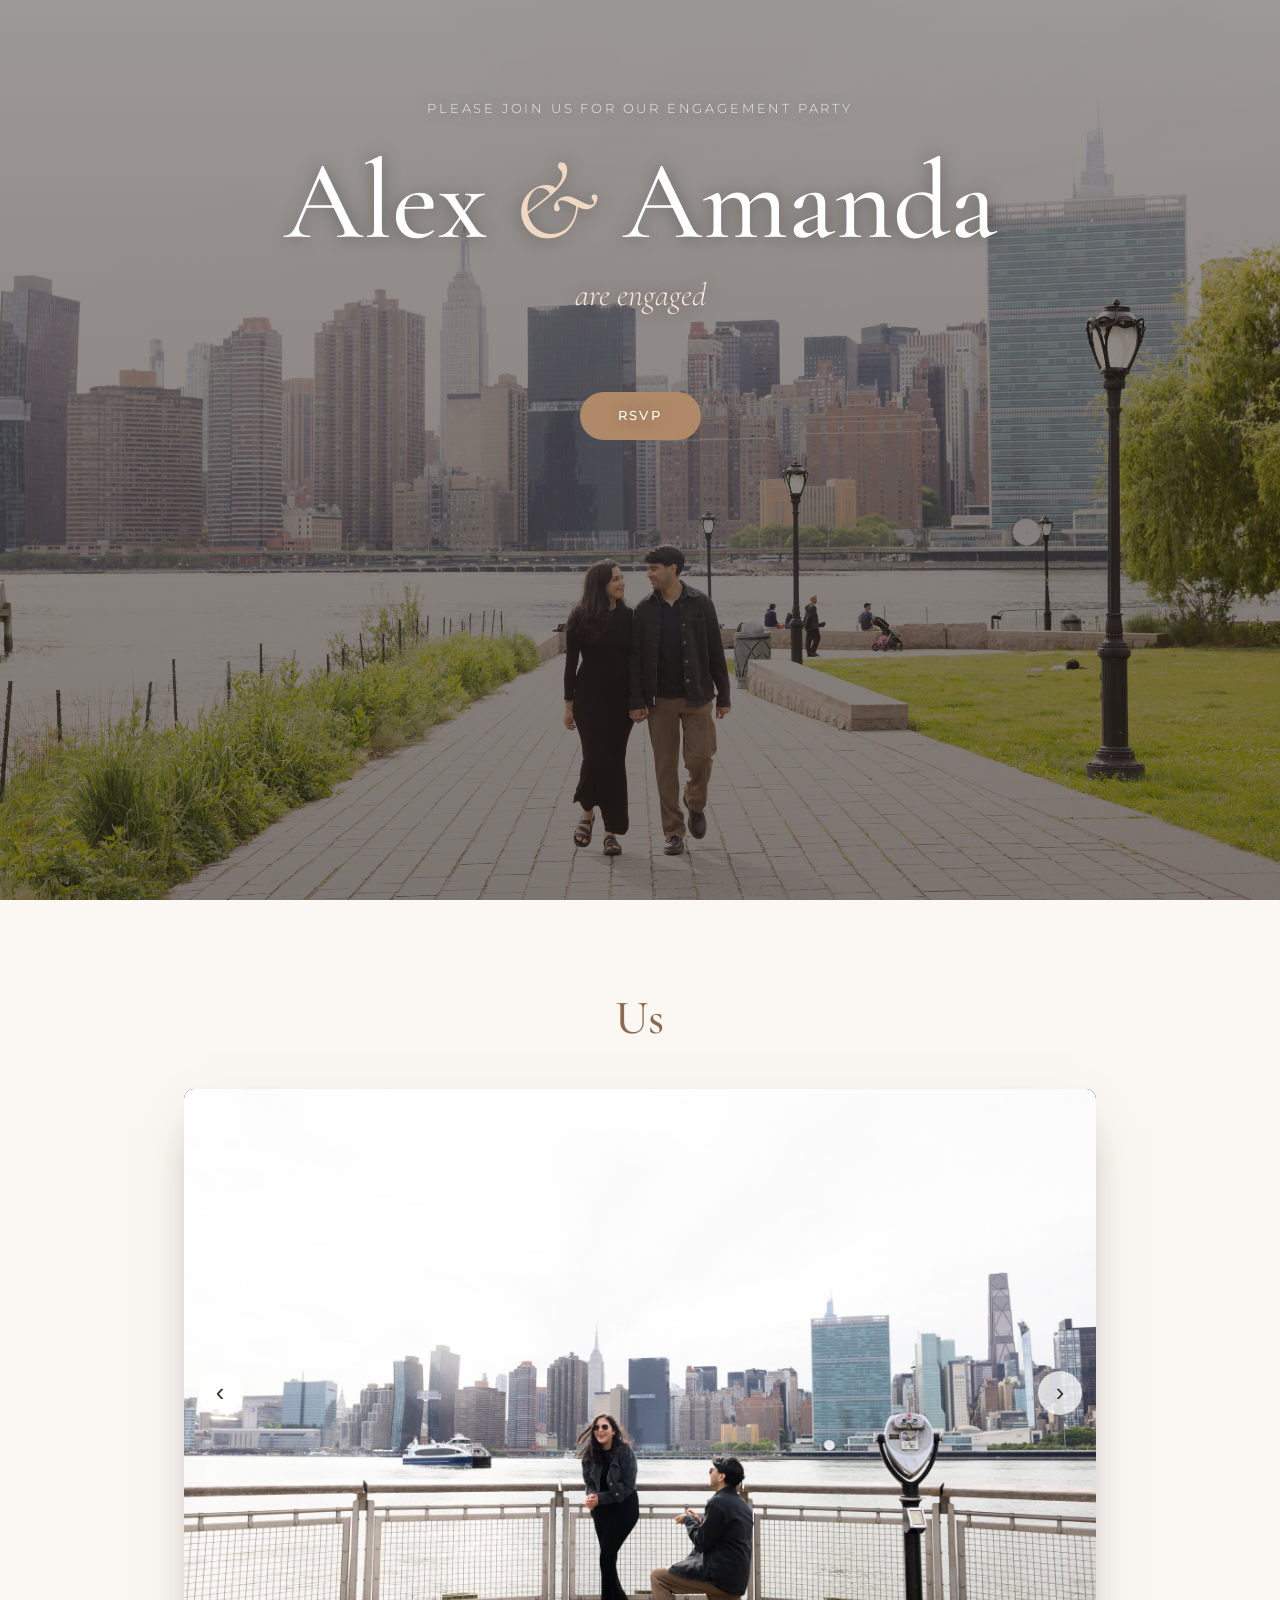
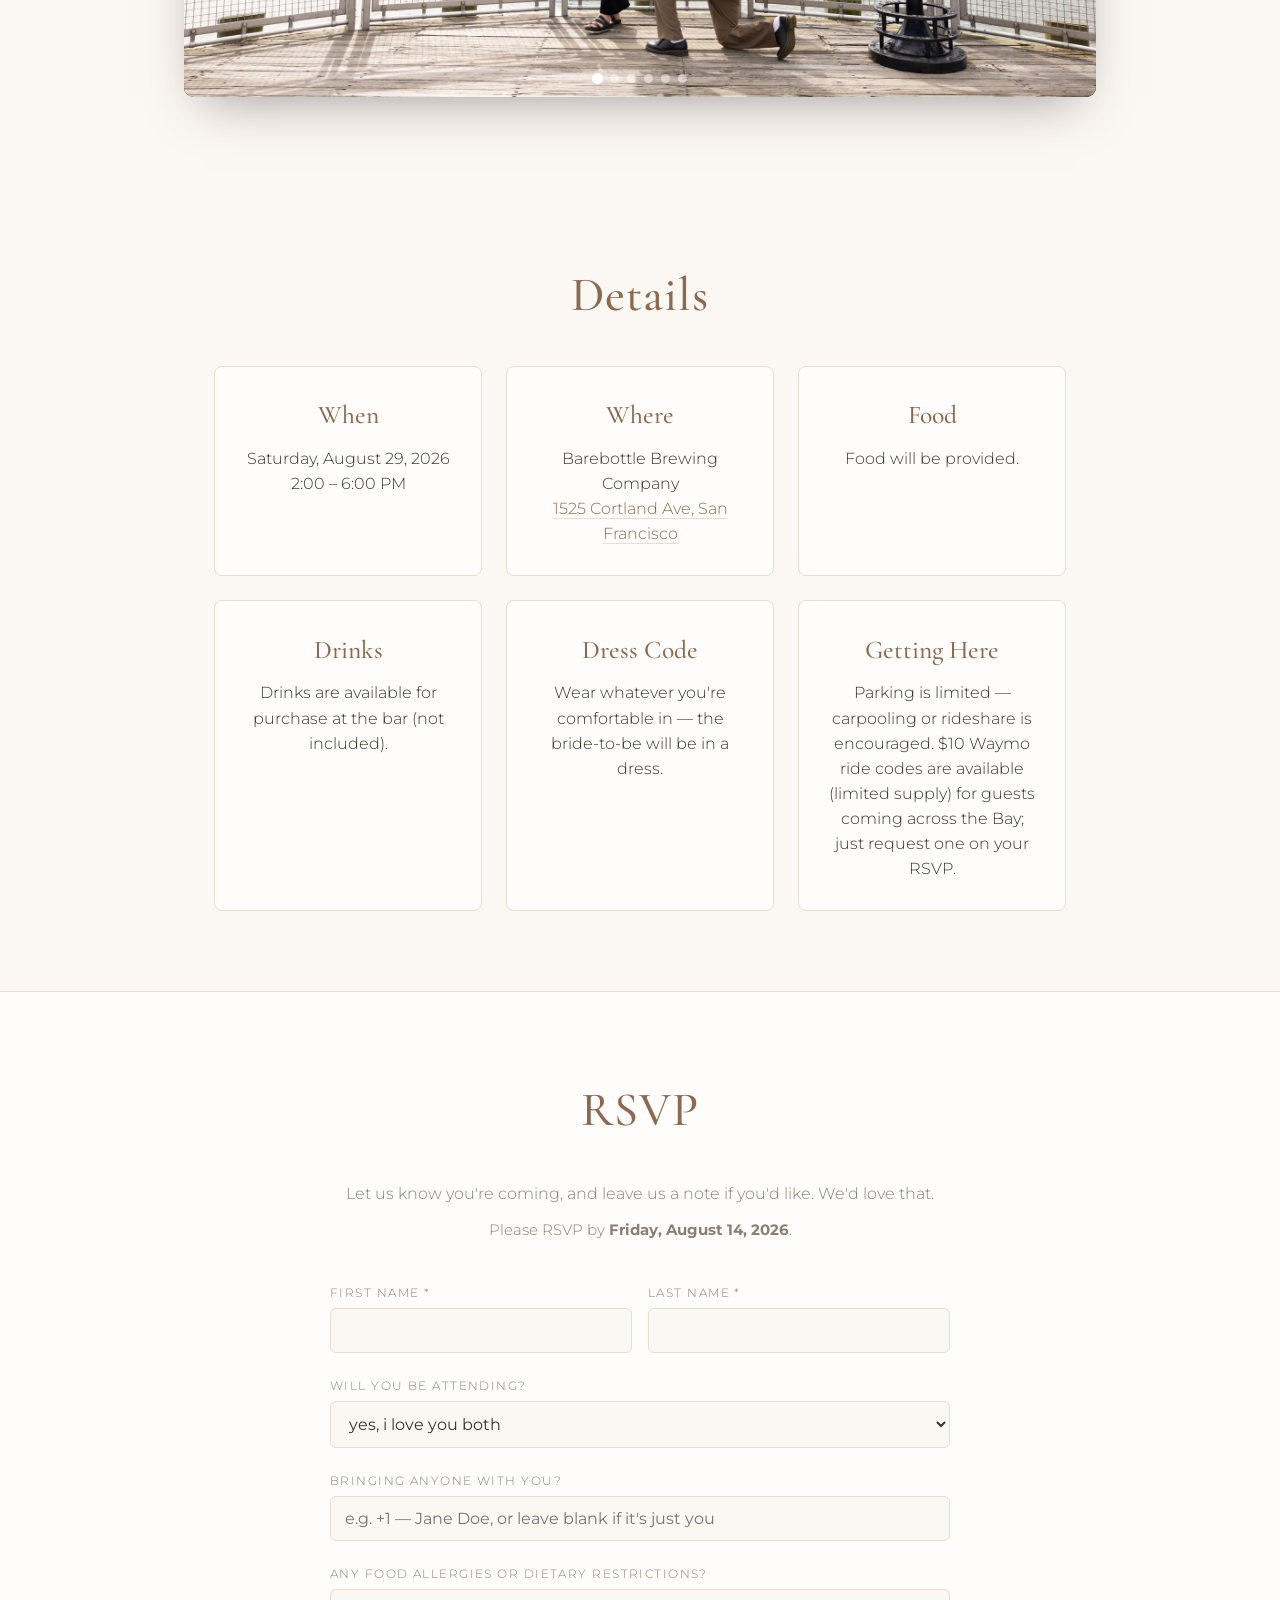
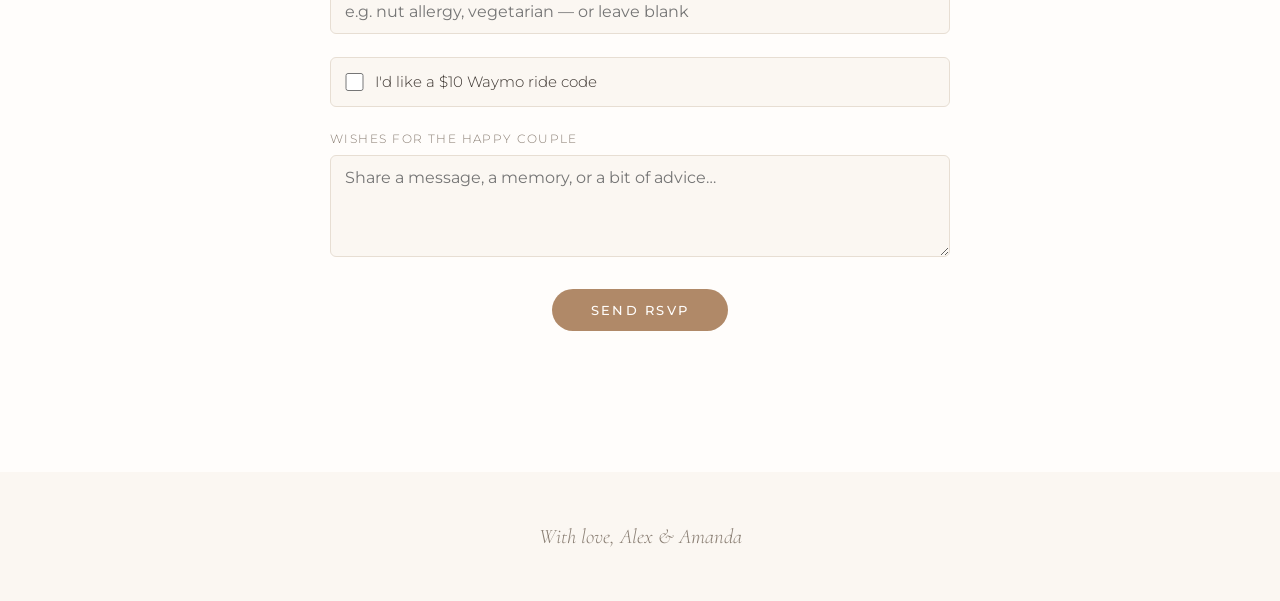
==== index.html @ fd2c8ab9 "Don't let one missing column break the controls page getSwitches asked for named columns, so games_l" ====
<!DOCTYPE html>
<html lang="en">
<head>
  <meta charset="UTF-8" />
  <meta name="viewport" content="width=device-width, initial-scale=1.0" />
  <title>Alex &amp; Amanda — Engagement Party</title>
  <link rel="preconnect" href="https://fonts.googleapis.com" />
  <link rel="preconnect" href="https://fonts.gstatic.com" crossorigin />
  <link href="https://fonts.googleapis.com/css2?family=Cormorant+Garamond:ital,wght@0,400;0,500;1,400&family=Montserrat:wght@300;400;500&display=swap" rel="stylesheet" />
  <link rel="stylesheet" href="styles.css?v=2" />
</head>
<body>

  <!-- ===== HERO ===== -->
  <header class="hero">
    <div class="hero__inner">
      <p class="hero__eyebrow">Please join us for our engagement party</p>
      <h1 class="hero__names">Alex <span>&amp;</span> Amanda</h1>
      <p class="hero__tagline">are engaged</p>
      <a class="btn hero__cta" href="#rsvp">RSVP</a>
    </div>
  </header>

  <!-- ===== PHOTO GALLERY ===== -->
  <section class="gallery" id="gallery">
    <h2 class="section-title">Us</h2>
    <div class="slideshow" id="slideshow">
      <div class="slides" id="slides"><!-- slides injected by gallery.js --></div>
      <button class="slide-nav slide-nav--prev" id="prevBtn" aria-label="Previous photo">&#8249;</button>
      <button class="slide-nav slide-nav--next" id="nextBtn" aria-label="Next photo">&#8250;</button>
      <div class="slide-dots" id="dots"></div>
    </div>
  </section>

  <!-- ===== DETAILS ===== -->
  <section class="details" id="details">
    <h2 class="section-title">Details</h2>
    <div class="details__grid">
      <div class="details__card">
        <h3>When</h3>
        <p>Saturday, August 29, 2026<br />2:00 – 6:00 PM</p>
      </div>
      <div class="details__card">
        <h3>Where</h3>
        <p>
          Barebottle Brewing Company<br />
          <a href="https://maps.google.com/?q=Barebottle+Brewing+Company+1525+Cortland+Ave+San+Francisco+CA+94110" target="_blank" rel="noopener">1525 Cortland Ave, San Francisco</a>
        </p>
      </div>
      <div class="details__card">
        <h3>Food</h3>
        <p>Food will be provided.</p>
      </div>
      <div class="details__card">
        <h3>Drinks</h3>
        <p>Drinks are available for purchase at the bar (not included).</p>
      </div>
      <div class="details__card">
        <h3>Dress Code</h3>
        <p>Wear whatever you're comfortable in — the bride-to-be will be in a dress.</p>
      </div>
      <div class="details__card">
        <h3>Getting Here</h3>
        <p>Parking is limited — carpooling or rideshare is encouraged. $10 Waymo ride codes are available (limited supply) for guests coming across the Bay; just request one on your RSVP.</p>
      </div>
    </div>
  </section>

  <!-- ===== AT THE PARTY =====
       Hidden until `games_live` is switched on in the controls page, so this
       goes live on the day without a deploy. Stays hidden if the check fails,
       which is the safe way round. -->
  <section class="details" id="party" hidden>
    <h2 class="section-title">At the Party</h2>
    <div class="details__grid">
      <div class="details__card">
        <h3>The Quiz</h3>
        <p>
          Ten questions about us, a timeline to put in order, and a leaderboard
          to settle it.<br />
          <a href="quiz.html">Play the quiz &#8250;</a>
        </p>
      </div>
      <div class="details__card">
        <h3>Disposable Camera</h3>
        <p>
          Take a photo and we'll develop it like it came off a drugstore
          point-and-shoot.<br />
          <a href="camera.html">Open the camera &#8250;</a>
        </p>
      </div>
    </div>
  </section>

  <!-- ===== RSVP ===== -->
  <section class="rsvp" id="rsvp">
    <div class="rsvp__inner">
      <h2 class="section-title">RSVP</h2>
      <p class="rsvp__intro">Let us know you're coming, and leave us a note if you'd like. We'd love that.</p>
      <p class="rsvp__deadline">Please RSVP by <strong>Friday, August 14, 2026</strong>.</p>

      <form id="rsvp-form" class="form">
        <div class="form__row">
          <label class="form__field">
            <span>First name *</span>
            <input type="text" name="firstName" required />
          </label>
          <label class="form__field">
            <span>Last name *</span>
            <input type="text" name="lastName" required />
          </label>
        </div>

        <label class="form__field">
          <span>Will you be attending?</span>
          <select name="attending">
            <option value="yes, i love you both">yes, i love you both</option>
            <option value="no, i don't love you both">no, i don't love you both</option>
          </select>
        </label>

        <label class="form__field">
          <span>Bringing anyone with you?</span>
          <input type="text" name="guests" placeholder="e.g. +1 — Jane Doe, or leave blank if it's just you" />
        </label>

        <label class="form__field">
          <span>Any food allergies or dietary restrictions?</span>
          <input type="text" name="allergies" placeholder="e.g. nut allergy, vegetarian — or leave blank" />
        </label>

        <label class="form__field form__field--check">
          <input type="checkbox" name="waymo" />
          <span>I'd like a $10 Waymo ride code</span>
        </label>

        <label class="form__field">
          <span>Wishes for the happy couple</span>
          <textarea name="wishes" rows="4" placeholder="Share a message, a memory, or a bit of advice…"></textarea>
        </label>

        <button type="submit" class="btn form__submit">Send RSVP</button>

        <p id="form-status" class="form__status" role="status" aria-live="polite"></p>
      </form>
    </div>
  </section>

  <footer class="footer">
    <p>With love, Alex &amp; Amanda</p>
  </footer>

  <script src="gallery.js"></script>
  <script src="script.js"></script>
  <script src="config.js?v=11"></script>
  <script src="home.js?v=11"></script>
</body>
</html>
---- styles.css ----
:root {
  --bg: #fbf7f2;
  --ink: #3a332e;
  --muted: #8a7f74;
  --accent: #b08968;
  --accent-deep: #8c6a4f;
  --line: #e7ded3;
  --white: #fffdfb;
}

* { box-sizing: border-box; margin: 0; padding: 0; }

html { scroll-behavior: smooth; }

body {
  font-family: "Montserrat", sans-serif;
  color: var(--ink);
  background: var(--bg);
  line-height: 1.6;
  font-weight: 300;
}

.section-title {
  font-family: "Cormorant Garamond", serif;
  font-size: clamp(2rem, 5vw, 3rem);
  font-weight: 500;
  text-align: center;
  color: var(--accent-deep);
  margin-bottom: 2rem;
  letter-spacing: 0.02em;
}

.btn {
  display: inline-block;
  background: var(--accent);
  color: var(--white);
  text-decoration: none;
  padding: 0.85rem 2.4rem;
  border: none;
  border-radius: 999px;
  font-family: "Montserrat", sans-serif;
  font-size: 0.8rem;
  font-weight: 500;
  letter-spacing: 0.18em;
  text-transform: uppercase;
  cursor: pointer;
  transition: background 0.25s ease, transform 0.15s ease;
}
.btn:hover { background: var(--accent-deep); transform: translateY(-2px); }

/* ===== HERO ===== */
.hero {
  min-height: 100vh;
  display: flex;
  align-items: flex-start;
  justify-content: center;
  text-align: center;
  padding: 11vh 1.5rem 4rem;
  color: #fff;
  background:
    linear-gradient(rgba(38,28,22,0.45), rgba(38,28,22,0.6)),
    url("photos/hero.jpg") center / cover no-repeat;
  background-attachment: scroll;
}
.hero__inner { max-width: 760px; text-shadow: 0 1px 18px rgba(0,0,0,0.35); }
.hero__eyebrow {
  font-size: 0.8rem;
  letter-spacing: 0.22em;
  text-transform: uppercase;
  color: rgba(255,255,255,0.85);
  margin-bottom: 1.5rem;
}
.hero__names {
  font-family: "Cormorant Garamond", serif;
  font-size: clamp(2rem, 11vw, 7rem);
  font-weight: 500;
  line-height: 1.05;
  color: #fff;
}
.hero__names span { color: #f0d9c2; font-style: italic; font-weight: 400; }
.hero__tagline {
  font-family: "Cormorant Garamond", serif;
  font-style: italic;
  font-size: clamp(1.4rem, 4vw, 2rem);
  color: #f5e7da;
  margin: 0.5rem 0 2.5rem;
}
.hero__details { color: #fff; margin-bottom: 0.4rem; }
.hero__meta {
  color: #fff;
  font-size: 1rem;
  letter-spacing: 0.05em;
  margin-bottom: 0.6rem;
}
.hero__venue {
  color: rgba(255,255,255,0.9);
  font-size: 0.92rem;
  line-height: 1.7;
  margin-bottom: 2.5rem;
}
.hero__venue a {
  color: #fff;
  text-decoration: none;
  border-bottom: 1px solid rgba(255,255,255,0.5);
  transition: border-color 0.2s ease;
}
.hero__venue a:hover { border-color: #fff; }

/* ===== GALLERY SLIDESHOW ===== */
.gallery { padding: 5rem 1.5rem; max-width: 960px; margin: 0 auto; }
.slideshow {
  position: relative;
  width: 100%;
  aspect-ratio: 3 / 2;
  border-radius: 10px;
  overflow: hidden;
  background: #201914;
  box-shadow: 0 20px 50px -20px rgba(58,51,46,0.5);
}
.slides { position: absolute; inset: 0; }
.slide {
  position: absolute; inset: 0;
  opacity: 0;
  transition: opacity 1s ease;
}
.slide.is-active { opacity: 1; }
.slide__bg {
  position: absolute; inset: 0;
  background-size: cover;
  background-position: center;
  filter: blur(28px) brightness(0.55);
  transform: scale(1.15);
}
.slide__img {
  position: relative;
  width: 100%; height: 100%;
  object-fit: contain;
  display: block;
}

/* arrows */
.slide-nav {
  position: absolute;
  top: 50%;
  transform: translateY(-50%);
  width: 44px; height: 44px;
  border: none;
  border-radius: 50%;
  background: rgba(255,255,255,0.75);
  color: var(--ink);
  font-size: 1.6rem;
  line-height: 1;
  cursor: pointer;
  display: flex; align-items: center; justify-content: center;
  transition: background 0.2s ease;
  z-index: 2;
}
.slide-nav:hover { background: #fff; }
.slide-nav--prev { left: 14px; }
.slide-nav--next { right: 14px; }

/* dots */
.slide-dots {
  position: absolute;
  bottom: 14px; left: 0; right: 0;
  display: flex; justify-content: center; gap: 8px;
  z-index: 2;
}
.slide-dot {
  width: 9px; height: 9px;
  border-radius: 50%;
  border: none;
  background: rgba(255,255,255,0.5);
  cursor: pointer;
  padding: 0;
  transition: background 0.2s ease, transform 0.2s ease;
}
.slide-dot.is-active { background: #fff; transform: scale(1.25); }

/* ===== DETAILS ===== */
.details {
  padding: 5rem 1.5rem;
  max-width: 900px;
  margin: 0 auto;
}
.details__grid {
  display: grid;
  grid-template-columns: repeat(auto-fit, minmax(220px, 1fr));
  gap: 1.5rem;
}
.details__card {
  background: var(--white);
  border: 1px solid var(--line);
  border-radius: 8px;
  padding: 1.8rem 1.6rem;
  text-align: center;
}
.details__card h3 {
  font-family: "Cormorant Garamond", serif;
  font-size: 1.6rem;
  font-weight: 500;
  color: var(--accent-deep);
  margin-bottom: 0.6rem;
}
.details__card p { color: var(--ink); font-size: 0.98rem; }
.details__card a {
  color: var(--accent-deep);
  text-decoration: none;
  border-bottom: 1px solid var(--line);
}
.details__card a:hover { border-color: var(--accent-deep); }

/* ===== RSVP ===== */
.rsvp {
  padding: 5rem 1.5rem 6rem;
  background: var(--white);
  border-top: 1px solid var(--line);
}
.rsvp__inner { max-width: 620px; margin: 0 auto; }
.rsvp__intro {
  text-align: center;
  color: var(--muted);
  margin-bottom: 0.75rem;
  font-size: 1rem;
}

.rsvp__deadline {
  text-align: center;
  color: var(--muted);
  margin-bottom: 2.5rem;
  font-size: 0.95rem;
}

.form { display: flex; flex-direction: column; gap: 1.4rem; }
.form__row { display: flex; gap: 1rem; }
.form__row .form__field { flex: 1; }
.form__field { display: flex; flex-direction: column; gap: 0.4rem; }
.form__field > span {
  font-size: 0.75rem;
  letter-spacing: 0.12em;
  text-transform: uppercase;
  color: var(--muted);
}
.form__field input,
.form__field select,
.form__field textarea {
  font-family: "Montserrat", sans-serif;
  font-size: 1rem;
  color: var(--ink);
  padding: 0.75rem 0.9rem;
  border: 1px solid var(--line);
  border-radius: 6px;
  background: var(--bg);
  transition: border-color 0.2s ease;
}
.form__field input:focus,
.form__field select:focus,
.form__field textarea:focus {
  outline: none;
  border-color: var(--accent);
}
.form__field textarea { resize: vertical; }
.form__field--check {
  flex-direction: row;
  align-items: center;
  gap: 0.7rem;
  cursor: pointer;
  background: var(--bg);
  border: 1px solid var(--line);
  border-radius: 6px;
  padding: 0.85rem 0.9rem;
}
.form__field--check input {
  width: 1.15rem;
  height: 1.15rem;
  accent-color: var(--accent);
  flex-shrink: 0;
  cursor: pointer;
}
.form__field--check span {
  text-transform: none;
  letter-spacing: normal;
  font-size: 0.95rem;
  color: var(--ink);
  line-height: 1.4;
}
.form__submit { align-self: center; margin-top: 0.6rem; }
.form__status {
  text-align: center;
  font-size: 0.9rem;
  min-height: 1.4rem;
  color: var(--accent-deep);
}
.form__status.error { color: #b3453a; }
.hero__cta { margin-top: 2rem; }

/* ===== FOOTER ===== */
.footer {
  text-align: center;
  padding: 3rem 1.5rem;
  color: var(--muted);
  font-family: "Cormorant Garamond", serif;
  font-style: italic;
  font-size: 1.3rem;
}

@media (max-width: 520px) {
  .form__row { flex-direction: column; }
}
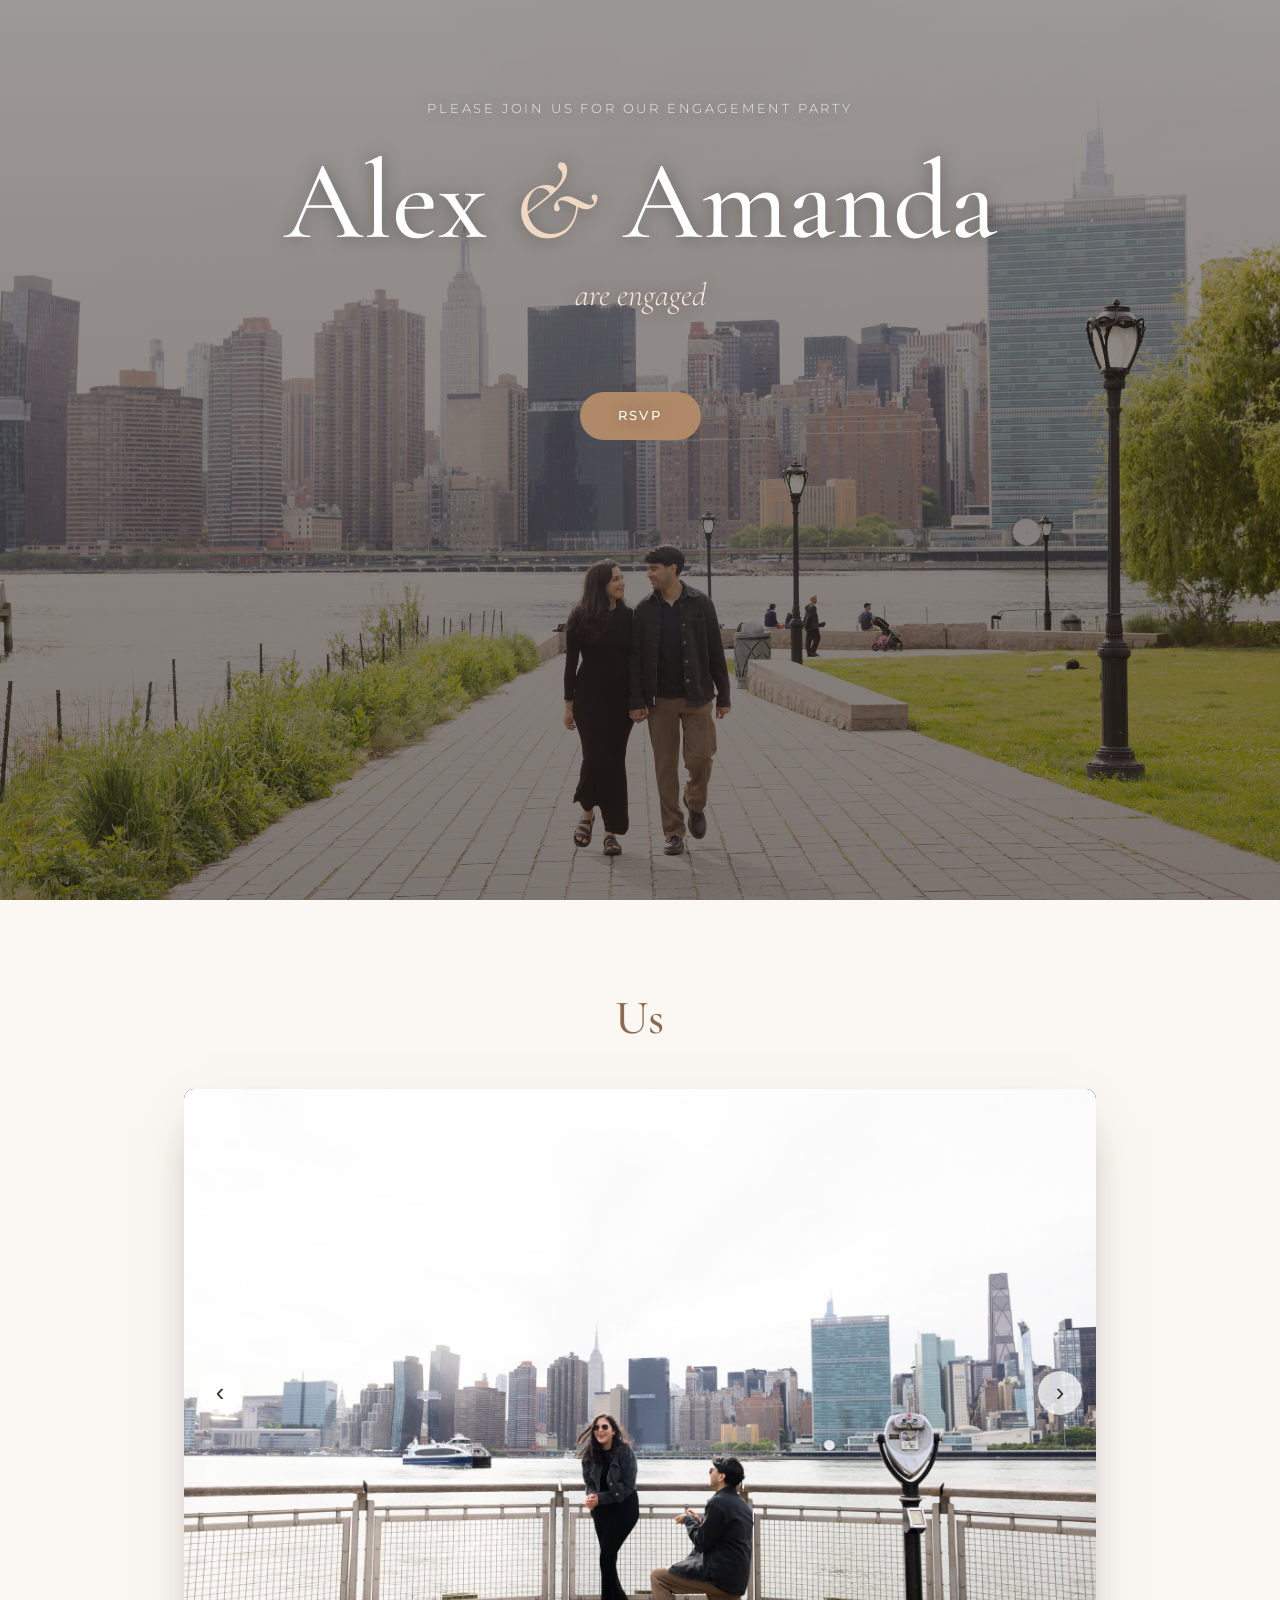
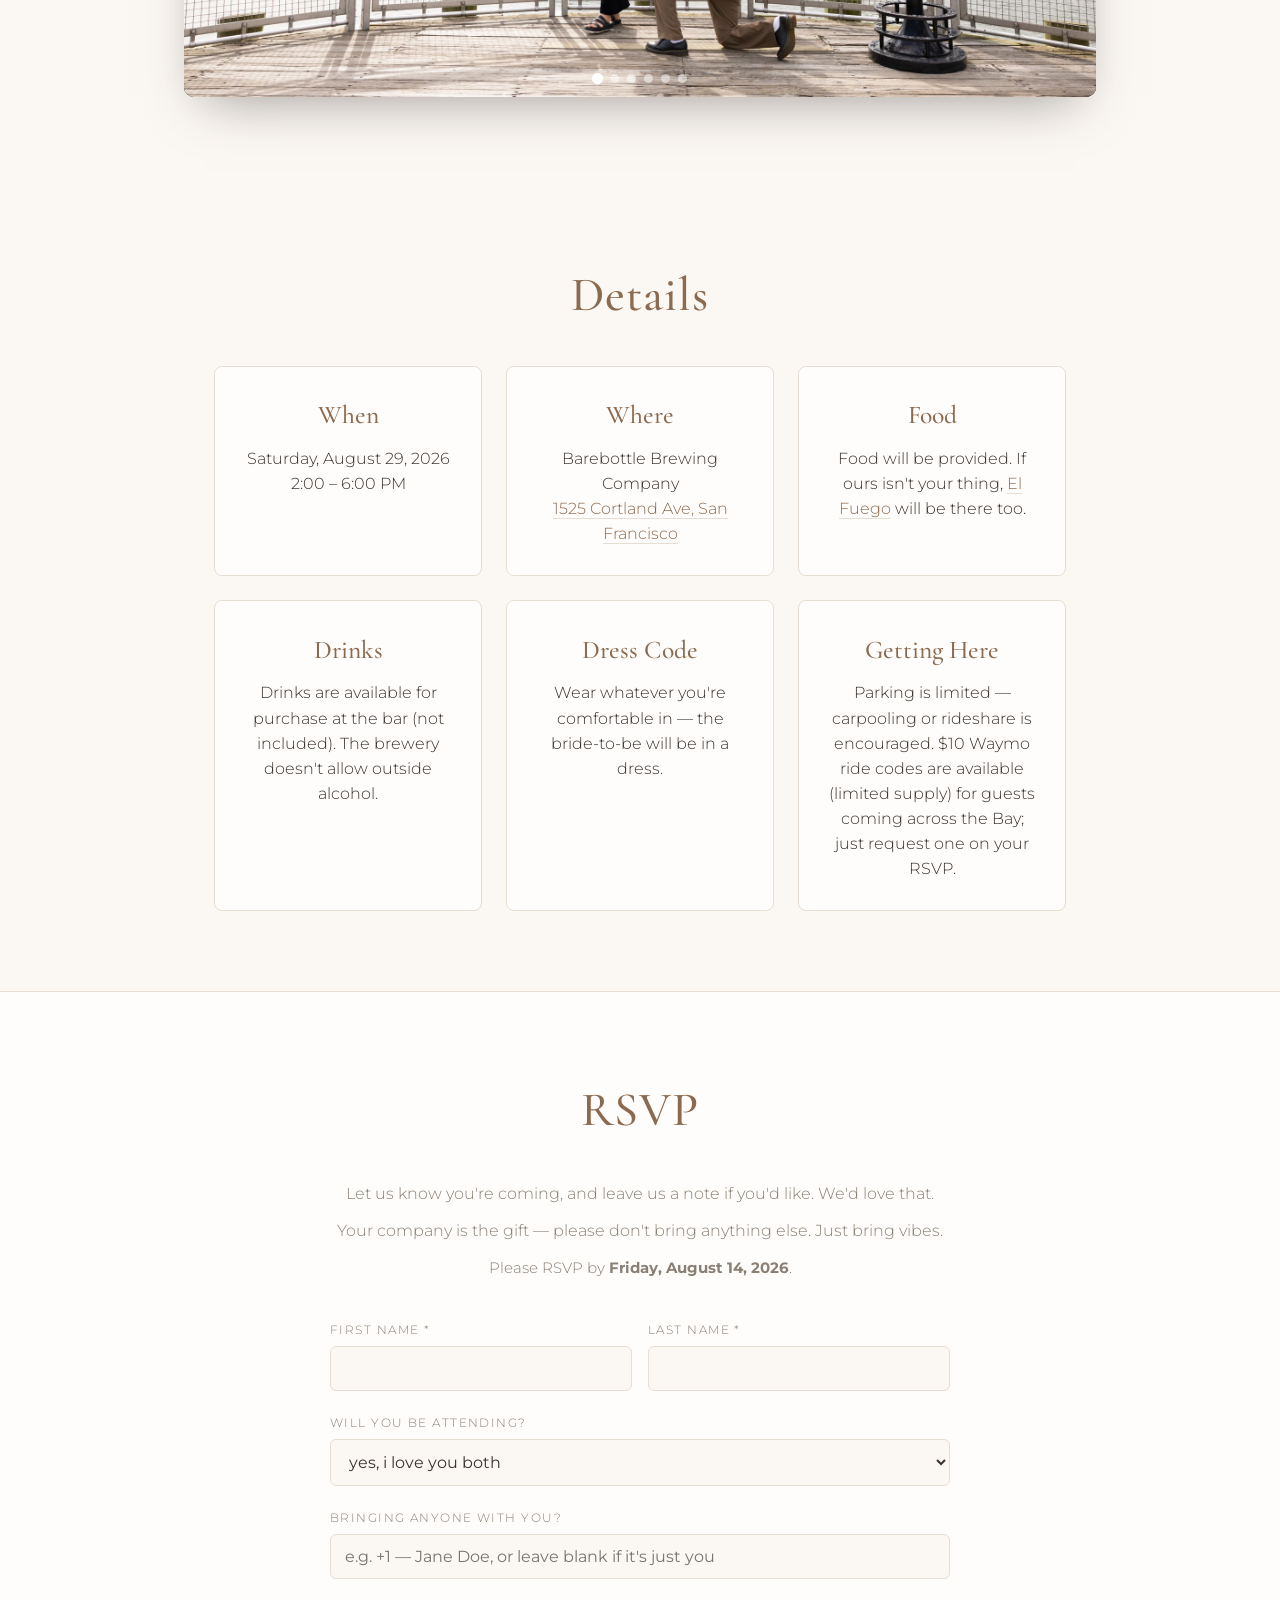
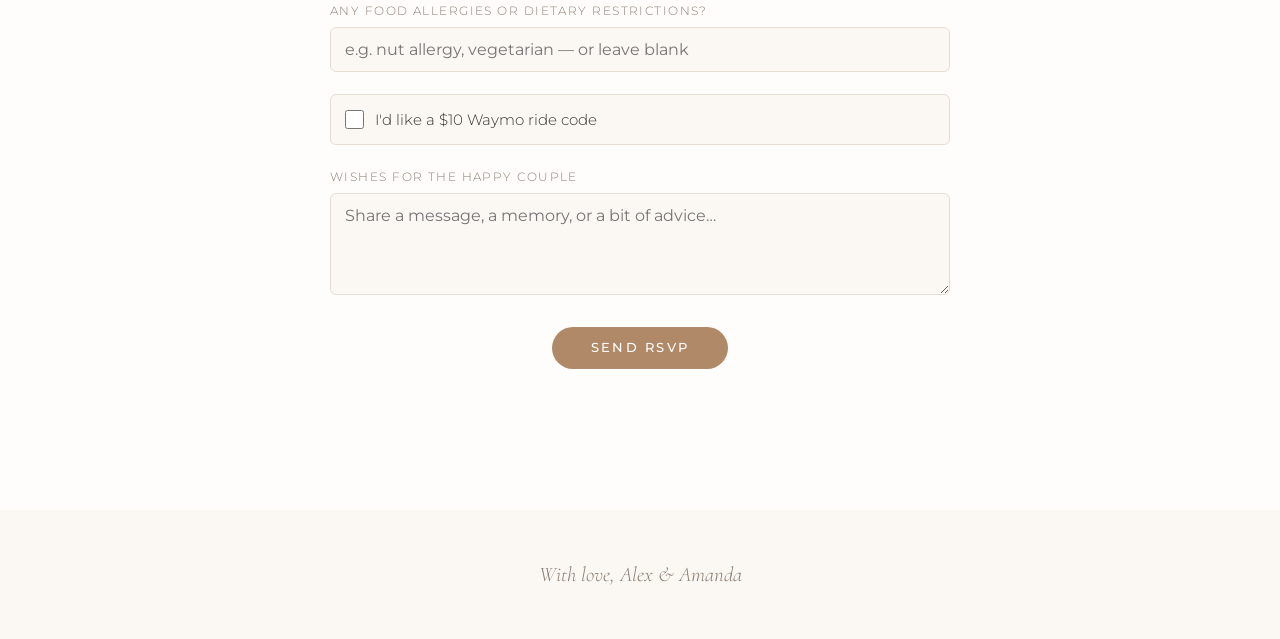
==== commit 153aacfb: "Details: food truck, no outside alcohol, and a no-gifts line El Fuego linked from the Food card as t" ====
--- a/index.html
+++ b/index.html
@@ -7,7 +7,7 @@
   <link rel="preconnect" href="https://fonts.googleapis.com" />
   <link rel="preconnect" href="https://fonts.gstatic.com" crossorigin />
   <link href="https://fonts.googleapis.com/css2?family=Cormorant+Garamond:ital,wght@0,400;0,500;1,400&family=Montserrat:wght@300;400;500&display=swap" rel="stylesheet" />
-  <link rel="stylesheet" href="styles.css?v=2" />
+  <link rel="stylesheet" href="styles.css?v=4" />
 </head>
 <body>
 
@@ -49,11 +49,18 @@
       </div>
       <div class="details__card">
         <h3>Food</h3>
-        <p>Food will be provided.</p>
+        <p>
+          Food will be provided. If ours isn't your thing,
+          <a href="https://www.yelp.com/biz/el-fuego-san-francisco-61" target="_blank" rel="noopener">El Fuego</a>
+          will be there too.
+        </p>
       </div>
       <div class="details__card">
         <h3>Drinks</h3>
-        <p>Drinks are available for purchase at the bar (not included).</p>
+        <p>
+          Drinks are available for purchase at the bar (not included).
+          The brewery doesn't allow outside alcohol.
+        </p>
       </div>
       <div class="details__card">
         <h3>Dress Code</h3>
@@ -72,22 +79,28 @@
        which is the safe way round. -->
   <section class="details" id="party" hidden>
     <h2 class="section-title">At the Party</h2>
+    <p class="party__intro">
+      Three things to do while you're here. You can hop between them from the
+      bar at the top of any of these pages.
+    </p>
     <div class="details__grid">
-      <div class="details__card">
+      <div class="details__card party__card">
         <h3>The Quiz</h3>
-        <p>
-          Ten questions about us, a timeline to put in order, and a leaderboard
-          to settle it.<br />
-          <a href="quiz.html">Play the quiz &#8250;</a>
-        </p>
+        <p>How well do you actually know us? Ten questions, and a score at the end.</p>
+        <a class="btn btn--small" href="quiz.html">Play the quiz</a>
       </div>
-      <div class="details__card">
+      <div class="details__card party__card">
         <h3>Disposable Camera</h3>
         <p>
           Take a photo and we'll develop it like it came off a drugstore
-          point-and-shoot.<br />
-          <a href="camera.html">Open the camera &#8250;</a>
+          point-and-shoot. It joins the wall for everyone to see.
         </p>
+        <a class="btn btn--small" href="camera.html">Open the camera</a>
+      </div>
+      <div class="details__card party__card">
+        <h3>Leaderboard</h3>
+        <p>Where you landed, and which questions everyone's getting wrong.</p>
+        <a class="btn btn--small" href="board.html">See the standings</a>
       </div>
     </div>
   </section>
@@ -97,6 +110,7 @@
     <div class="rsvp__inner">
       <h2 class="section-title">RSVP</h2>
       <p class="rsvp__intro">Let us know you're coming, and leave us a note if you'd like. We'd love that.</p>
+      <p class="rsvp__intro">Your company is the gift — please don't bring anything else. Just bring vibes.</p>
       <p class="rsvp__deadline">Please RSVP by <strong>Friday, August 14, 2026</strong>.</p>
 
       <form id="rsvp-form" class="form">
@@ -152,7 +166,7 @@
 
   <script src="gallery.js"></script>
   <script src="script.js"></script>
-  <script src="config.js?v=11"></script>
-  <script src="home.js?v=11"></script>
+  <script src="config.js?v=12"></script>
+  <script src="home.js?v=12"></script>
 </body>
 </html>
--- a/styles.css
+++ b/styles.css
@@ -307,3 +307,35 @@
 @media (max-width: 520px) {
   .form__row { flex-direction: column; }
 }
+
+/* ===== AT THE PARTY =====
+   Added for the party pages' entry points on the homepage. Purely additive —
+   these classes aren't used by anything that existed before. */
+.party__intro {
+  text-align: center;
+  color: var(--muted);
+  max-width: 34rem;
+  margin: -1rem auto 2rem;
+  font-size: 0.98rem;
+}
+.party__card {
+  display: flex;
+  flex-direction: column;
+  gap: 0.9rem;
+}
+/* Pushes the button to the bottom so all three line up despite different
+   amounts of text above them. */
+.party__card p { flex: 1; }
+.btn--small {
+  align-self: center;
+  padding: 0.65rem 1.5rem;
+  font-size: 0.7rem;
+  letter-spacing: 0.14em;
+}
+/* `.details__card a` sets brown text and an underline for the ordinary links
+   in those cards, and out-specifies `.btn`. These are buttons, not links. */
+.party__card a.btn,
+.party__card a.btn:hover {
+  color: var(--white);
+  border-bottom: none;
+}
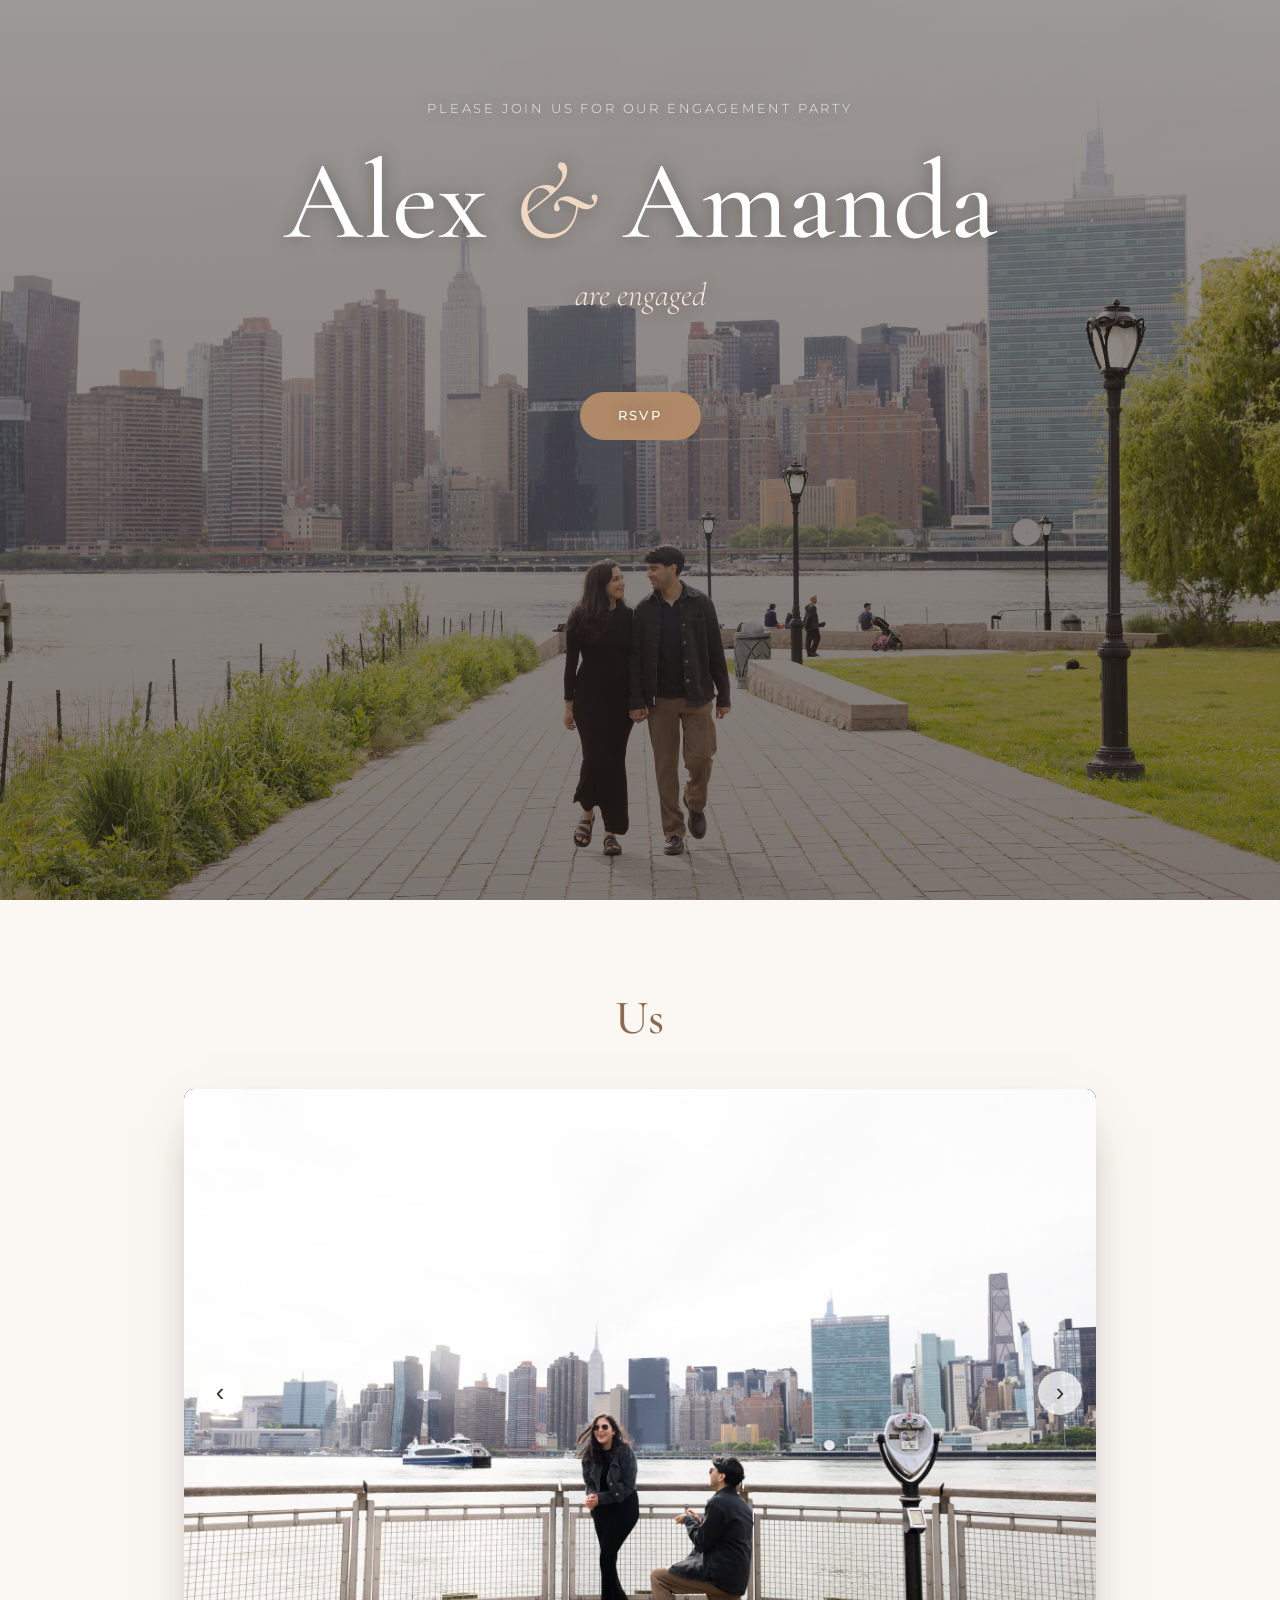
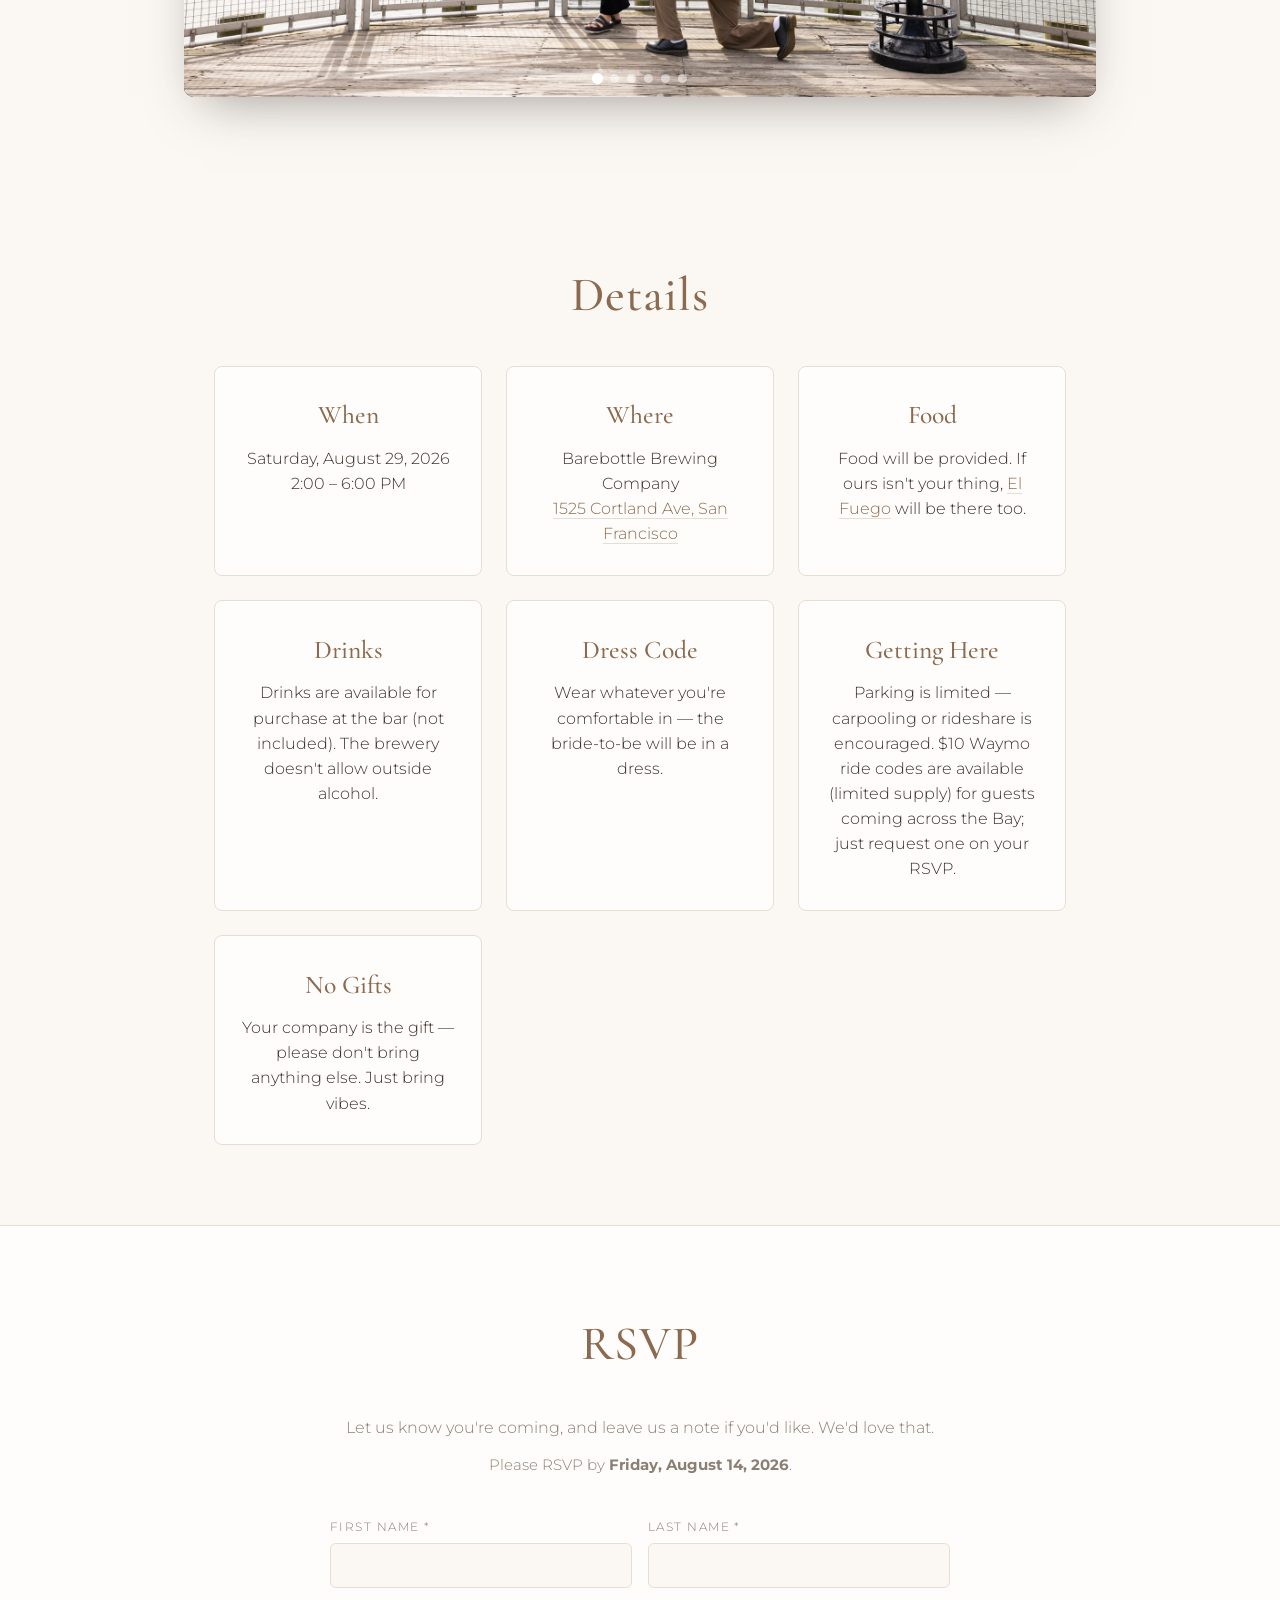
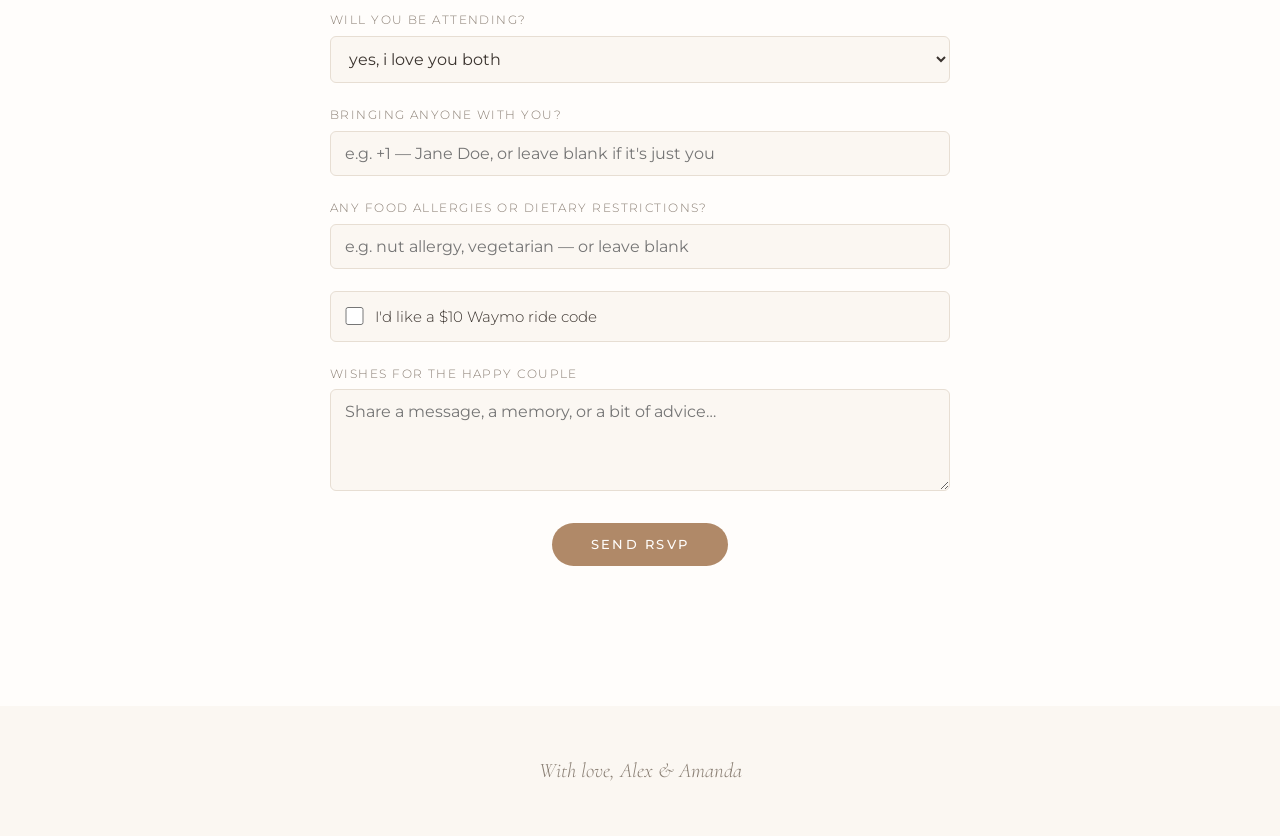
==== commit 3054d8b4: "Move the no-gifts line into the details section It was too easy to miss tucked under the RSVP. Heade" ====
--- a/index.html
+++ b/index.html
@@ -70,6 +70,10 @@
         <h3>Getting Here</h3>
         <p>Parking is limited — carpooling or rideshare is encouraged. $10 Waymo ride codes are available (limited supply) for guests coming across the Bay; just request one on your RSVP.</p>
       </div>
+      <div class="details__card">
+        <h3>No Gifts</h3>
+        <p>Your company is the gift — please don't bring anything else. Just bring vibes.</p>
+      </div>
     </div>
   </section>
 
@@ -110,7 +114,6 @@
     <div class="rsvp__inner">
       <h2 class="section-title">RSVP</h2>
       <p class="rsvp__intro">Let us know you're coming, and leave us a note if you'd like. We'd love that.</p>
-      <p class="rsvp__intro">Your company is the gift — please don't bring anything else. Just bring vibes.</p>
       <p class="rsvp__deadline">Please RSVP by <strong>Friday, August 14, 2026</strong>.</p>
 
       <form id="rsvp-form" class="form">
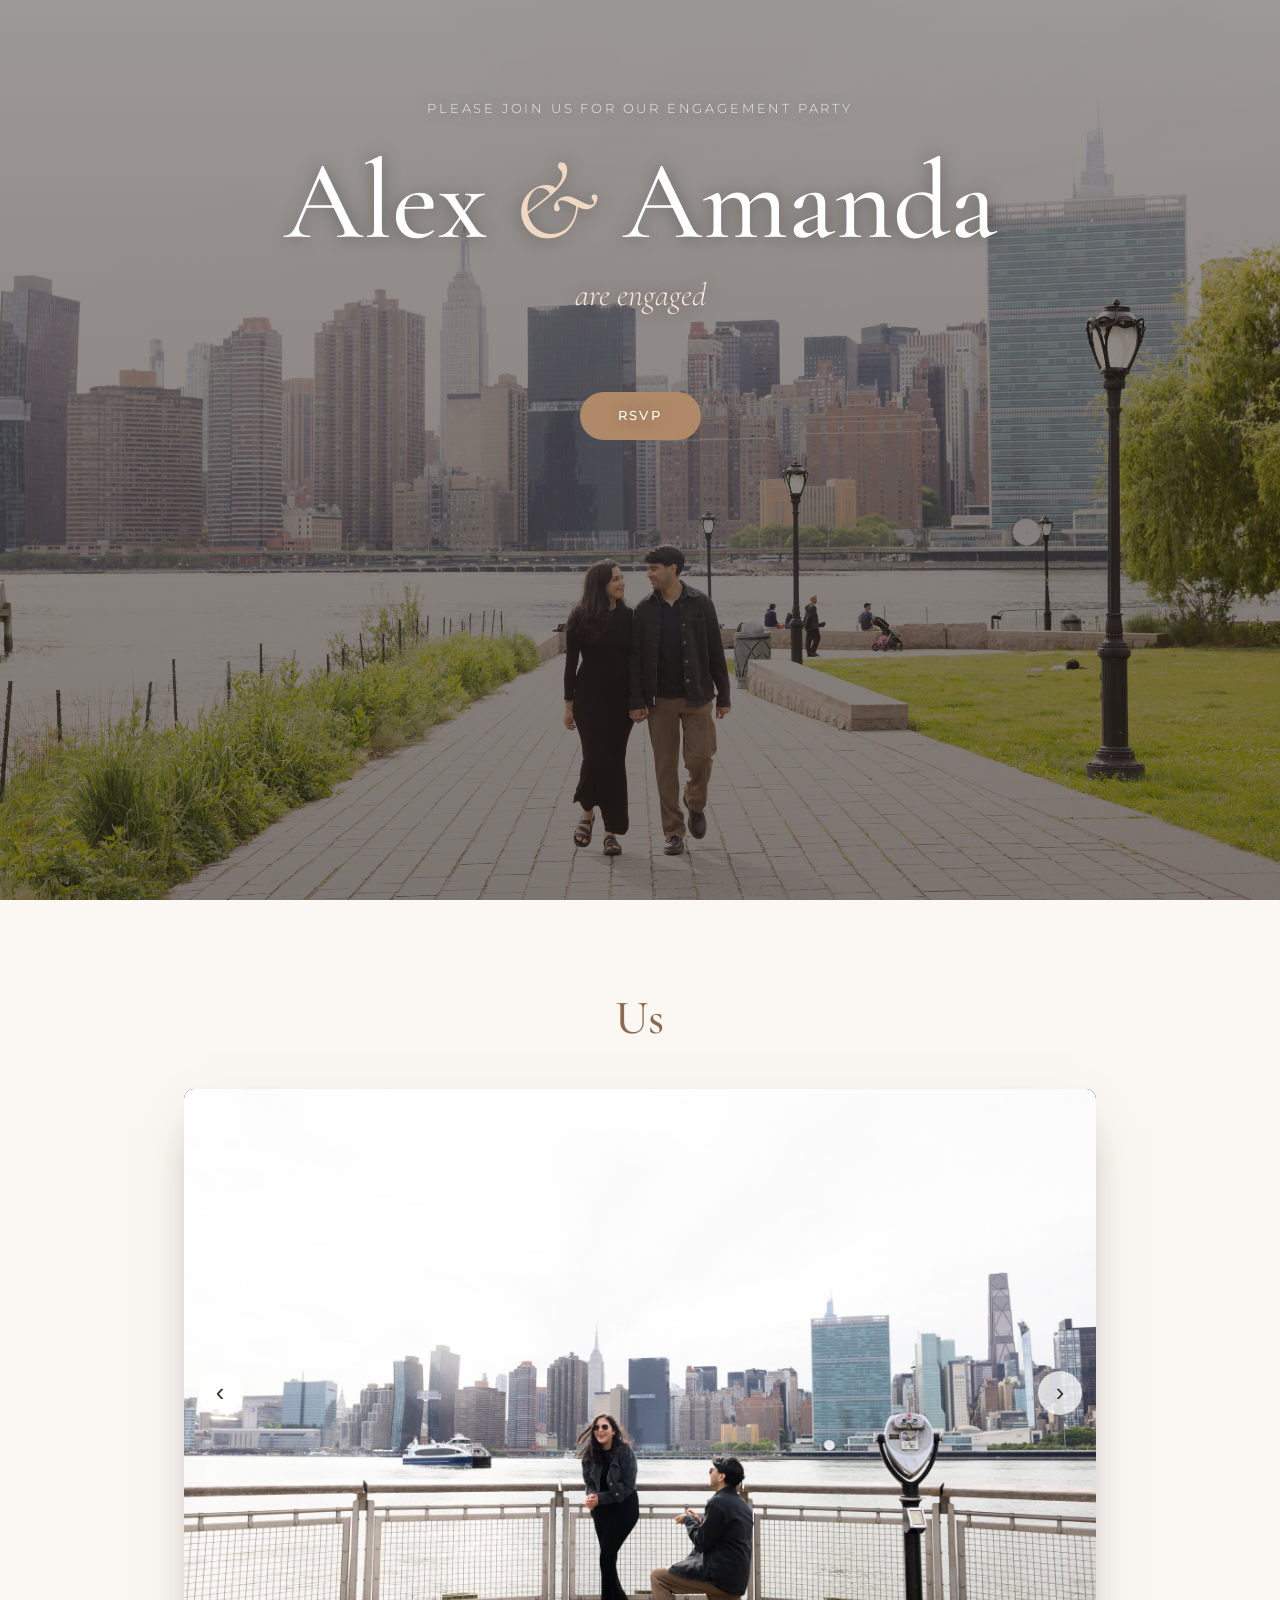
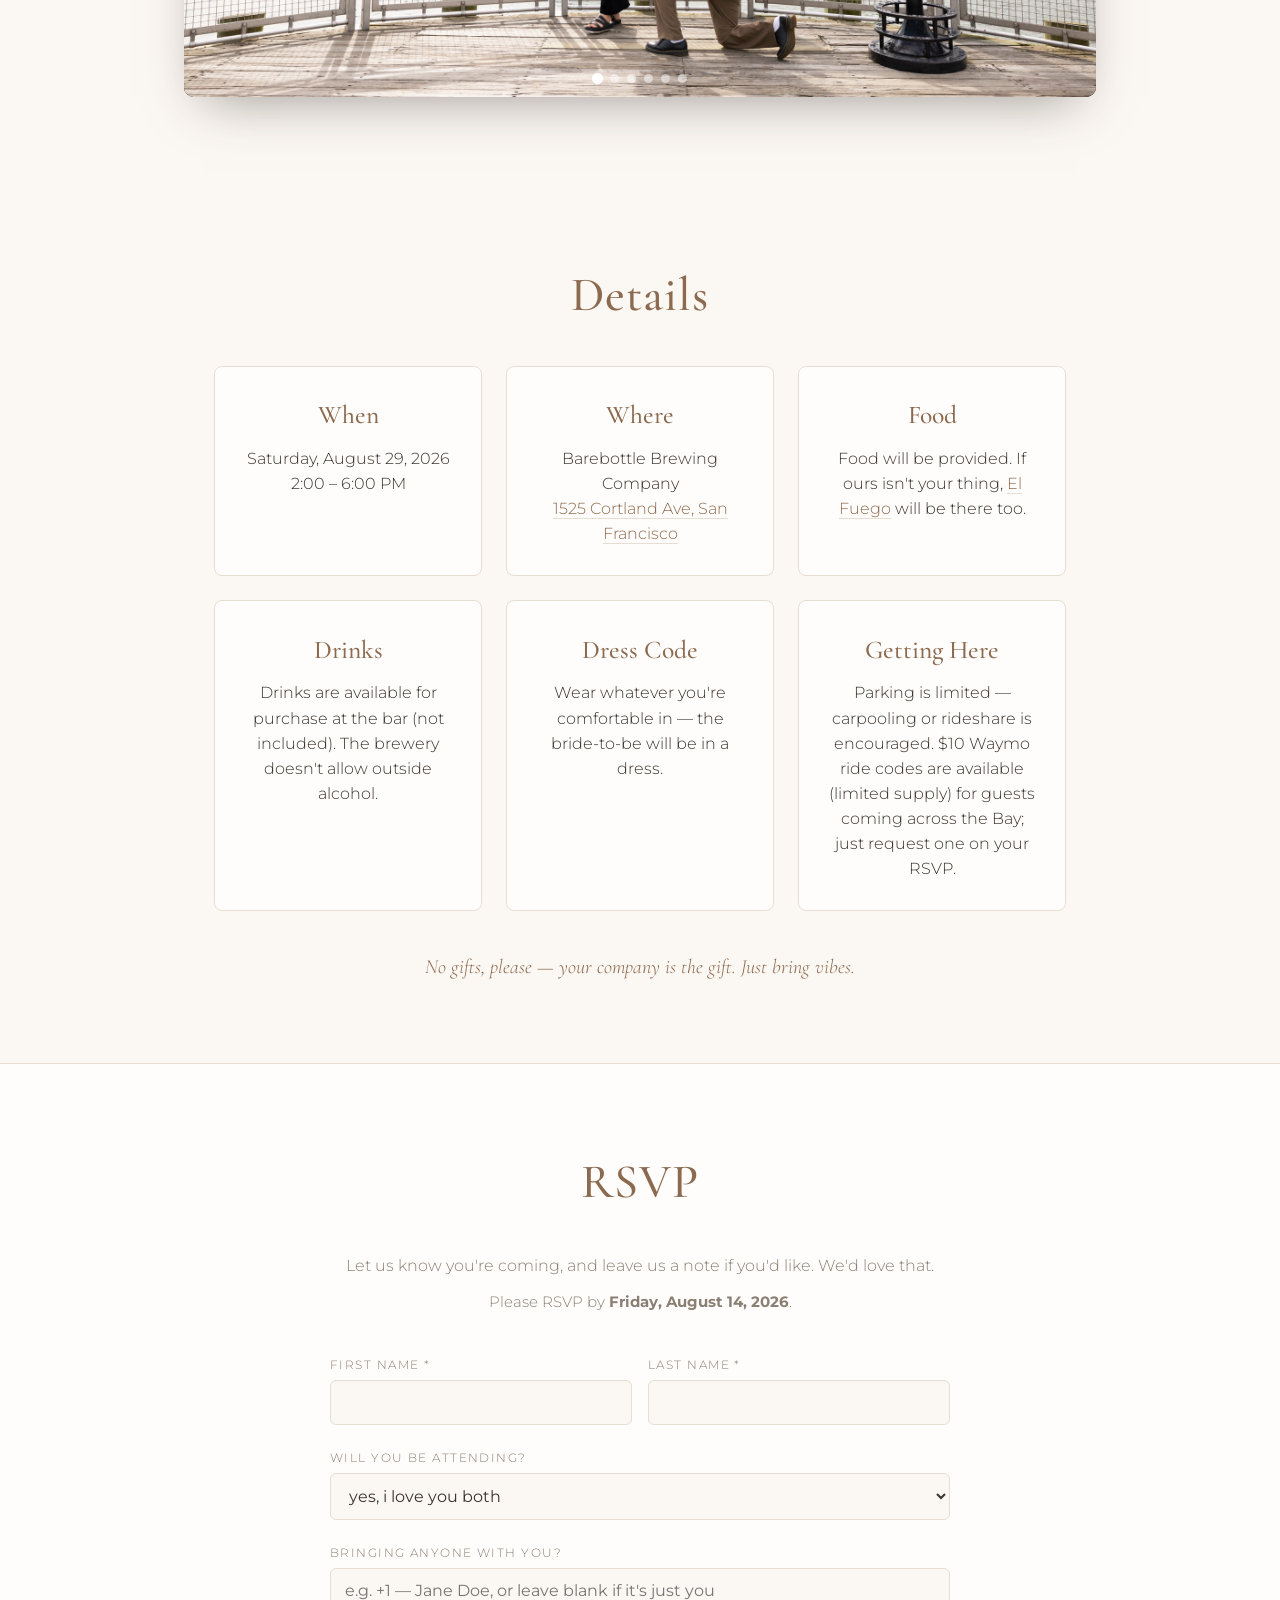
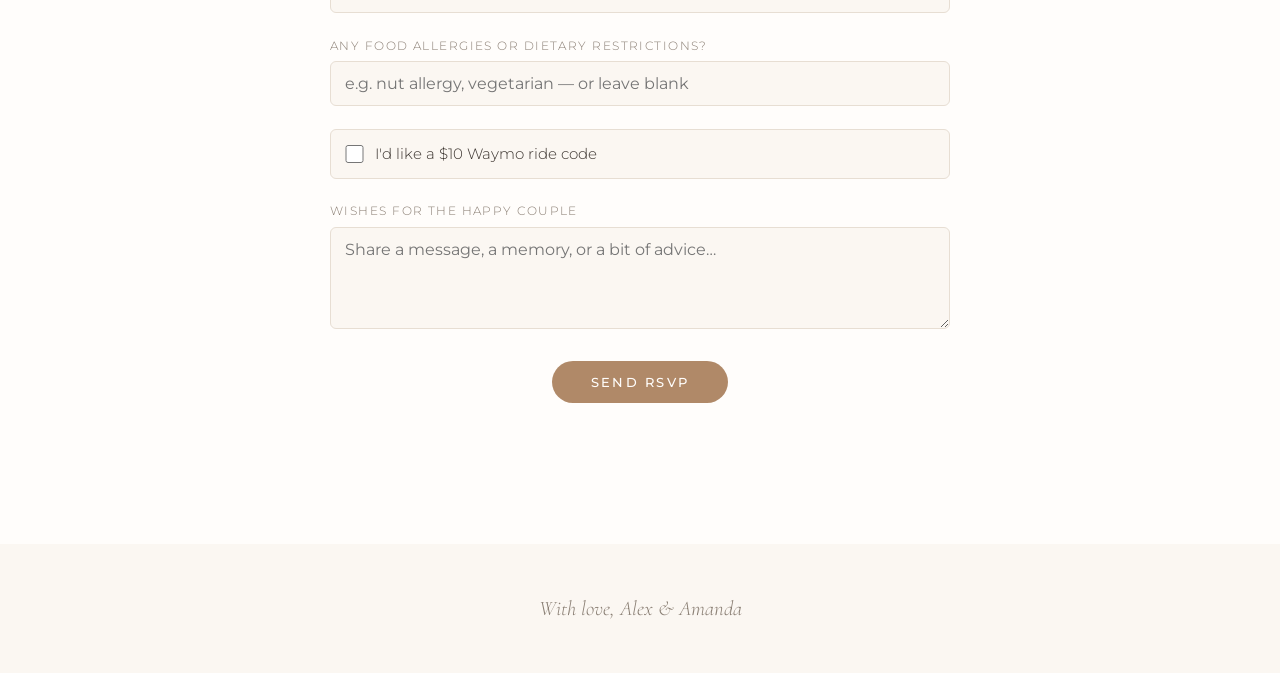
==== commit 12e8ae6e: "Make the no-gifts line a note under the details grid A seventh card left an orphan on a third row an" ====
--- a/index.html
+++ b/index.html
@@ -7,7 +7,7 @@
   <link rel="preconnect" href="https://fonts.googleapis.com" />
   <link rel="preconnect" href="https://fonts.gstatic.com" crossorigin />
   <link href="https://fonts.googleapis.com/css2?family=Cormorant+Garamond:ital,wght@0,400;0,500;1,400&family=Montserrat:wght@300;400;500&display=swap" rel="stylesheet" />
-  <link rel="stylesheet" href="styles.css?v=4" />
+  <link rel="stylesheet" href="styles.css?v=5" />
 </head>
 <body>
 
@@ -70,11 +70,10 @@
         <h3>Getting Here</h3>
         <p>Parking is limited — carpooling or rideshare is encouraged. $10 Waymo ride codes are available (limited supply) for guests coming across the Bay; just request one on your RSVP.</p>
       </div>
-      <div class="details__card">
-        <h3>No Gifts</h3>
-        <p>Your company is the gift — please don't bring anything else. Just bring vibes.</p>
-      </div>
     </div>
+    <p class="details__note">
+      No gifts, please — your company is the gift. Just bring vibes.
+    </p>
   </section>
 
   <!-- ===== AT THE PARTY =====
--- a/styles.css
+++ b/styles.css
@@ -339,3 +339,16 @@
   color: var(--white);
   border-bottom: none;
 }
+
+/* A closing line under the details grid — full width, so it doesn't leave an
+   orphan card on a row of its own. */
+.details__note {
+  max-width: 34rem;
+  margin: 2.5rem auto 0;
+  text-align: center;
+  font-family: "Cormorant Garamond", serif;
+  font-style: italic;
+  font-size: 1.25rem;
+  line-height: 1.6;
+  color: var(--accent-deep);
+}
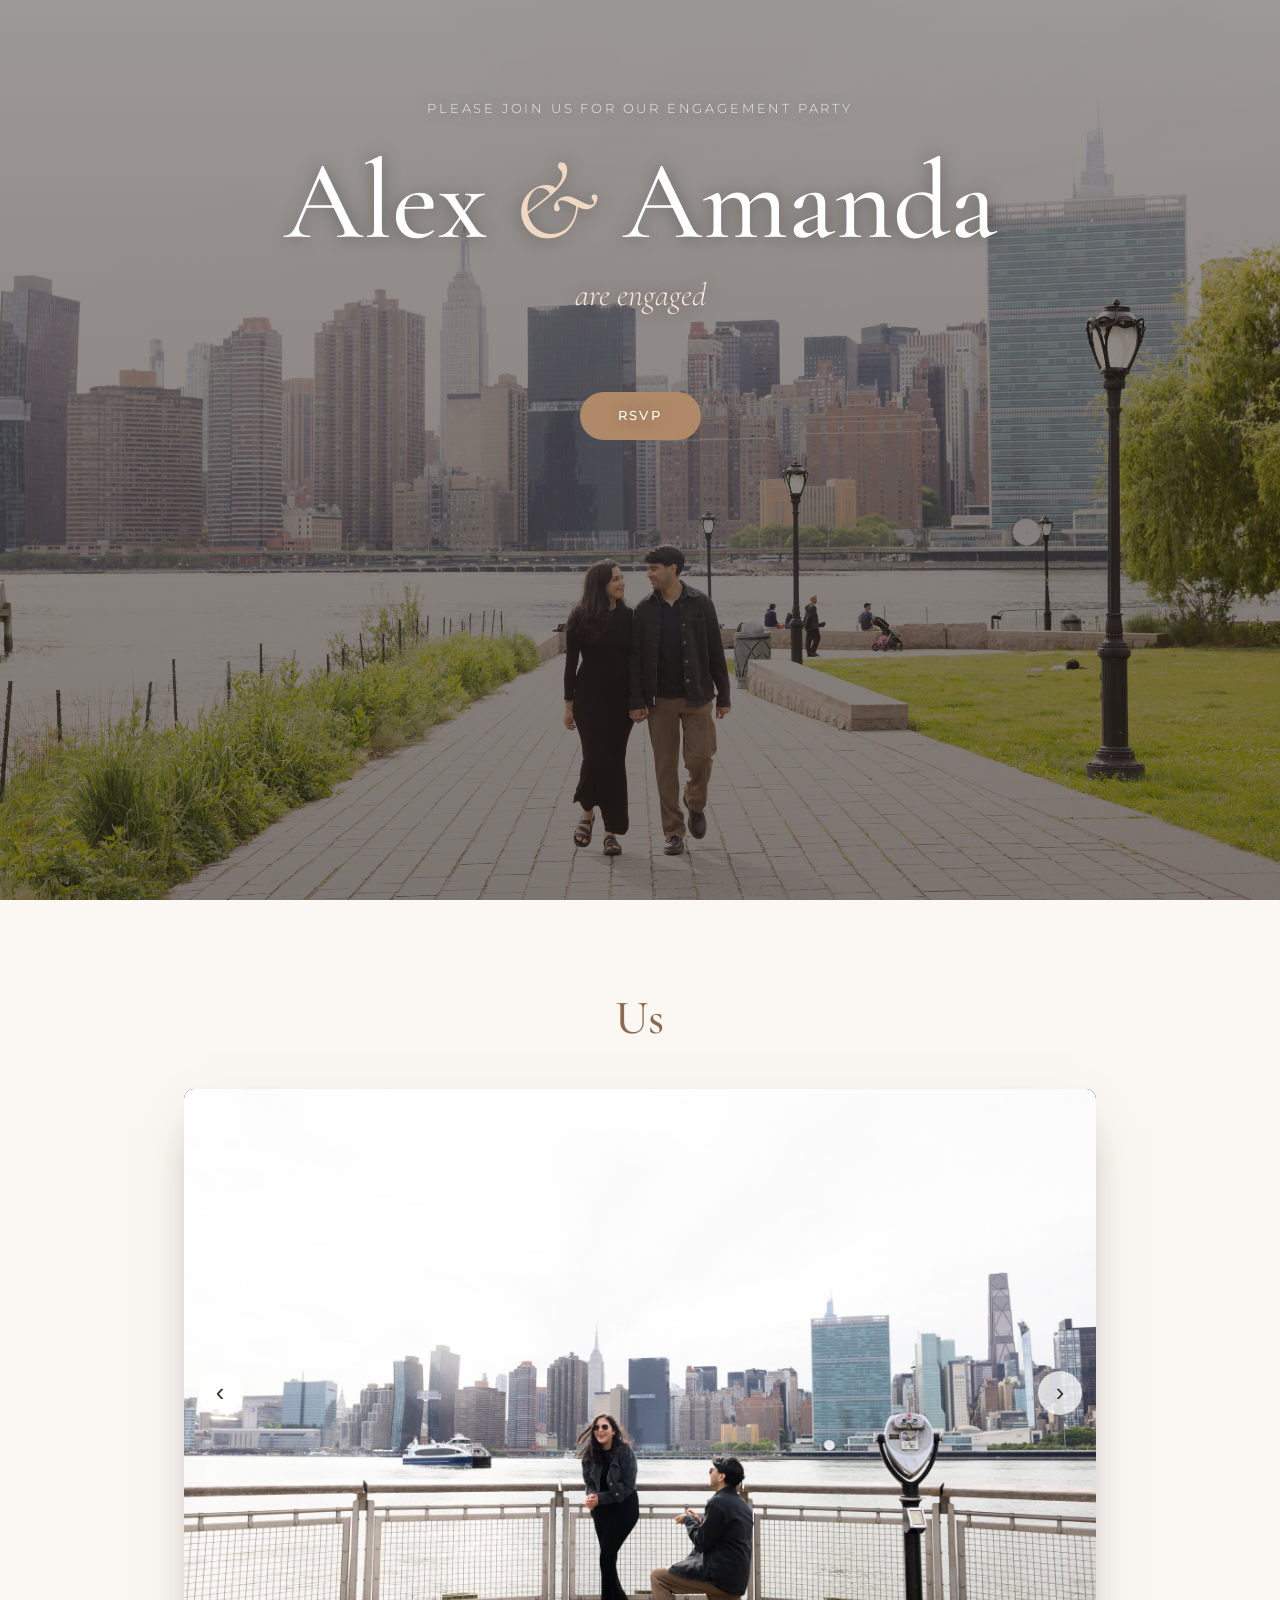
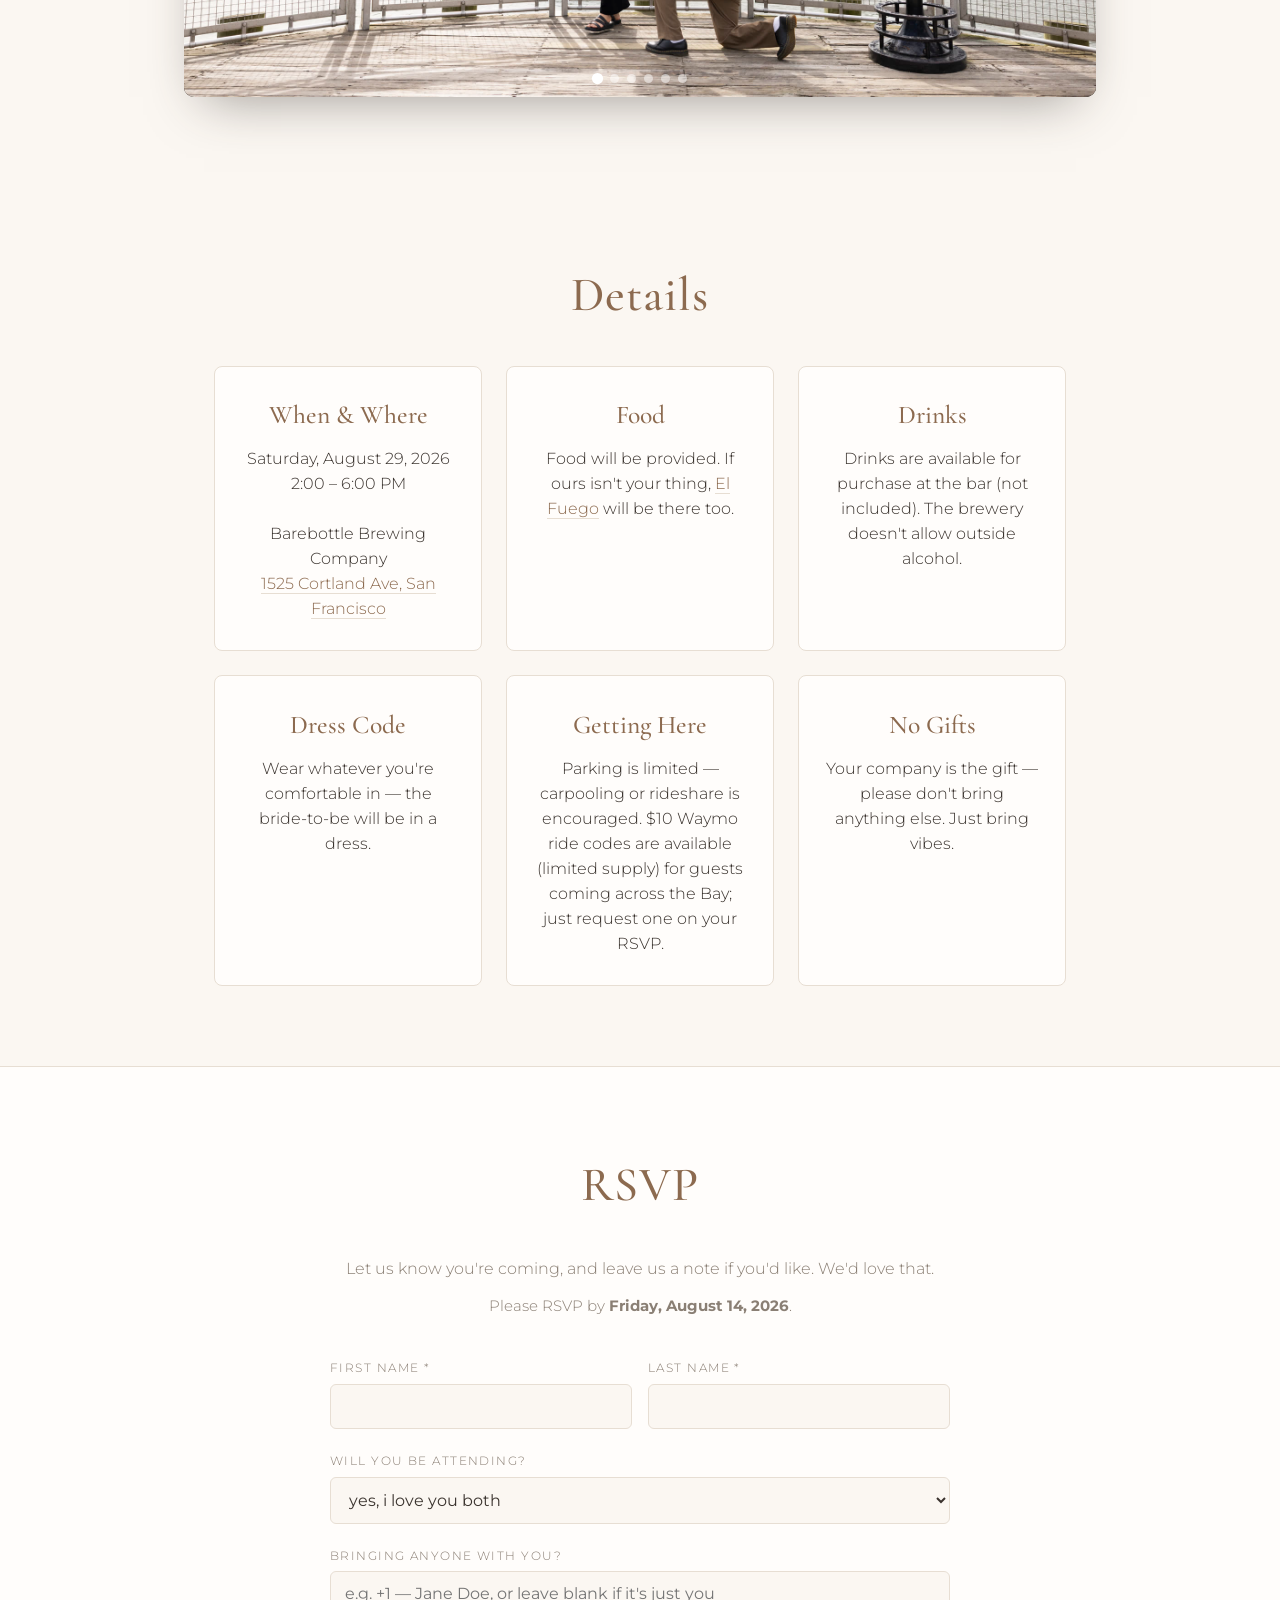
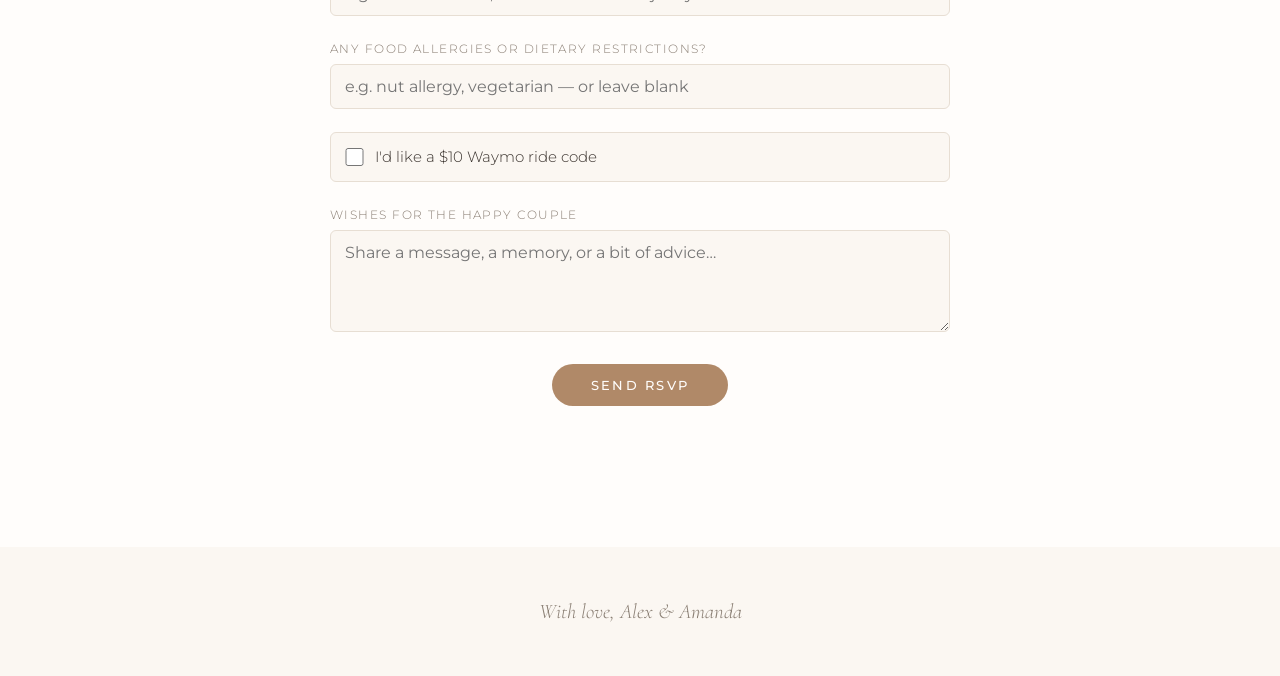
==== commit a25df77a: "Combine When and Where; give No Gifts its own card Those two had the least text, so merging them fre" ====
--- a/index.html
+++ b/index.html
@@ -7,7 +7,7 @@
   <link rel="preconnect" href="https://fonts.googleapis.com" />
   <link rel="preconnect" href="https://fonts.gstatic.com" crossorigin />
   <link href="https://fonts.googleapis.com/css2?family=Cormorant+Garamond:ital,wght@0,400;0,500;1,400&family=Montserrat:wght@300;400;500&display=swap" rel="stylesheet" />
-  <link rel="stylesheet" href="styles.css?v=5" />
+  <link rel="stylesheet" href="styles.css?v=6" />
 </head>
 <body>
 
@@ -37,12 +37,9 @@
     <h2 class="section-title">Details</h2>
     <div class="details__grid">
       <div class="details__card">
-        <h3>When</h3>
-        <p>Saturday, August 29, 2026<br />2:00 – 6:00 PM</p>
-      </div>
-      <div class="details__card">
-        <h3>Where</h3>
+        <h3>When &amp; Where</h3>
         <p>
+          Saturday, August 29, 2026<br />2:00 – 6:00 PM<br /><br />
           Barebottle Brewing Company<br />
           <a href="https://maps.google.com/?q=Barebottle+Brewing+Company+1525+Cortland+Ave+San+Francisco+CA+94110" target="_blank" rel="noopener">1525 Cortland Ave, San Francisco</a>
         </p>
@@ -70,10 +67,11 @@
         <h3>Getting Here</h3>
         <p>Parking is limited — carpooling or rideshare is encouraged. $10 Waymo ride codes are available (limited supply) for guests coming across the Bay; just request one on your RSVP.</p>
       </div>
+      <div class="details__card">
+        <h3>No Gifts</h3>
+        <p>Your company is the gift — please don't bring anything else. Just bring vibes.</p>
+      </div>
     </div>
-    <p class="details__note">
-      No gifts, please — your company is the gift. Just bring vibes.
-    </p>
   </section>
 
   <!-- ===== AT THE PARTY =====
--- a/styles.css
+++ b/styles.css
@@ -340,15 +340,3 @@
   border-bottom: none;
 }
 
-/* A closing line under the details grid — full width, so it doesn't leave an
-   orphan card on a row of its own. */
-.details__note {
-  max-width: 34rem;
-  margin: 2.5rem auto 0;
-  text-align: center;
-  font-family: "Cormorant Garamond", serif;
-  font-style: italic;
-  font-size: 1.25rem;
-  line-height: 1.6;
-  color: var(--accent-deep);
-}
